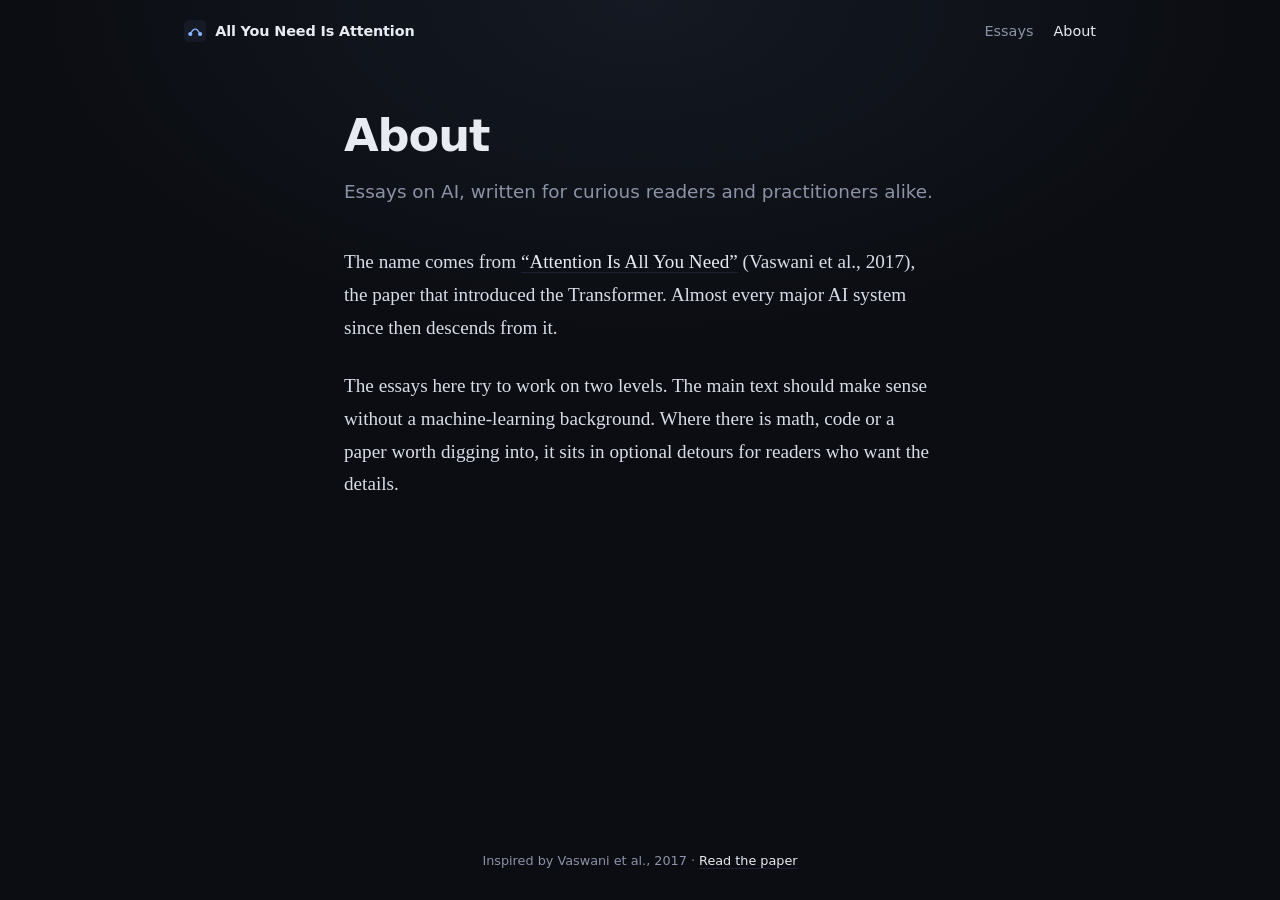
==== about/index.html @ eb0e44c5 "Turn landing page into an essays site - Move styles into shared styles.css with long-form typography" ====
<!DOCTYPE html>
<html lang="en">
<head>
<meta charset="utf-8">
<meta name="viewport" content="width=device-width, initial-scale=1">
<title>About · All You Need Is Attention</title>
<meta name="description" content="What allyouneedisattention.com is and why it exists.">
<meta property="og:title" content="About">
<meta property="og:description" content="What allyouneedisattention.com is and why it exists.">
<meta property="og:type" content="website">
<meta property="og:url" content="https://allyouneedisattention.com/about/">
<meta name="theme-color" content="#0b0d12">
<link rel="icon" href="data:image/svg+xml,<svg xmlns='http://www.w3.org/2000/svg' viewBox='0 0 32 32'><rect width='32' height='32' rx='7' fill='%230b0d12'/><circle cx='9' cy='20' r='3' fill='%238ab4ff'/><circle cx='23' cy='20' r='3' fill='%238ab4ff'/><path d='M9 20Q16 6 23 20' stroke='%238ab4ff' stroke-width='2' fill='none'/></svg>">
<link rel="stylesheet" href="/styles.css">
</head>
<body>
<header class="site-header">
  <a class="brand" href="/"><svg viewBox="0 0 32 32" aria-hidden="true"><rect width="32" height="32" rx="7" fill="#151a26"/><circle cx="9" cy="20" r="3" fill="#8ab4ff"/><circle cx="23" cy="20" r="3" fill="#8ab4ff"/><path d="M9 20Q16 6 23 20" stroke="#8ab4ff" stroke-width="2" fill="none"/></svg>All You Need Is Attention</a>
  <nav><a href="/#essays">Essays</a><a href="/about/" aria-current="page">About</a></nav>
</header>

<main>
  <article class="article">
    <header>
      <h1>About</h1>
      <p class="dek">Essays on AI, written for curious readers and practitioners alike.</p>
    </header>

    <div class="prose">
      <p>The name comes from <a href="https://arxiv.org/abs/1706.03762" target="_blank" rel="noopener">“Attention Is All You Need”</a> (Vaswani et al., 2017), the paper that introduced the Transformer. Almost every major AI system since then descends from it.</p>

      <p>The essays here try to work on two levels. The main text should make sense without a machine-learning background. Where there is math, code or a paper worth digging into, it sits in optional detours for readers who want the details.</p>

      <!-- TODO: add a short bio and a way to get in touch (email, social links). -->
    </div>
  </article>
</main>

<footer class="site-footer">
  Inspired by Vaswani et al., 2017 &middot;
  <a href="https://arxiv.org/abs/1706.03762" target="_blank" rel="noopener">Read the paper</a>
</footer>
</body>
</html>
---- styles.css ----
/* Shared styles for allyouneedisattention.com */

:root {
  --bg: #0b0d12;
  --fg: #e8ebf2;
  --muted: #8b93a7;
  --accent: #8ab4ff;
  --line: #1c2030;
  --panel: #11141c;
  --measure: 40rem;
  --sans: ui-sans-serif, system-ui, -apple-system, "Segoe UI", Roboto, sans-serif;
  --serif: "Iowan Old Style", "Palatino Linotype", Palatino, Georgia, serif;
  --mono: ui-monospace, SFMono-Regular, Menlo, Consolas, monospace;
}

* { box-sizing: border-box; }

body {
  margin: 0;
  background:
    radial-gradient(900px 500px at 50% 0%, rgba(138,180,255,.07), transparent 70%),
    var(--bg);
  color: var(--fg);
  font-family: var(--sans);
  display: flex;
  flex-direction: column;
  min-height: 100vh;
  -webkit-font-smoothing: antialiased;
}

a {
  color: var(--fg);
  text-decoration: none;
  border-bottom: 1px solid var(--line);
  transition: border-color .2s, color .2s;
}
a:hover { color: var(--accent); border-color: var(--accent); }
a:focus-visible { outline: 2px solid var(--accent); outline-offset: 2px; }

/* ---------- Site header & footer ---------- */

.site-header {
  display: flex;
  justify-content: space-between;
  align-items: center;
  gap: 1rem;
  max-width: 60rem;
  width: 100%;
  margin: 0 auto;
  padding: 1.25rem 1.5rem;
  font-size: .9rem;
}
.site-header .brand {
  border: 0;
  font-weight: 600;
  letter-spacing: -.01em;
  display: inline-flex;
  align-items: center;
  gap: .55rem;
}
.site-header .brand svg { width: 1.4rem; height: 1.4rem; }
.site-header nav { display: flex; gap: 1.25rem; }
.site-header nav a { border: 0; color: var(--muted); }
.site-header nav a:hover,
.site-header nav a[aria-current="page"] { color: var(--fg); }

main { flex: 1; width: 100%; }

.site-footer {
  padding: 2rem 1.5rem;
  text-align: center;
  font-size: .8rem;
  color: var(--muted);
}

/* ---------- Home: hero ---------- */

.hero {
  display: flex;
  flex-direction: column;
  align-items: center;
  text-align: center;
  padding: 3rem 1.5rem 1rem;
}
.eyebrow {
  font-size: .8rem;
  letter-spacing: .22em;
  text-transform: uppercase;
  color: var(--muted);
  margin: 0 0 2rem;
}
.stage { position: relative; display: inline-block; padding-bottom: 5rem; }
.hero h1 {
  margin: 0;
  font-weight: 600;
  font-size: clamp(2.2rem, 7.5vw, 5rem);
  letter-spacing: -.03em;
  line-height: 1.05;
  display: flex;
  flex-wrap: wrap;
  justify-content: center;
  gap: 0 .28em;
}
.tok {
  cursor: default;
  transition: color .25s ease;
  outline: none;
  border-radius: .15em;
}
.tok.active { color: var(--accent); }
.tok:focus-visible { box-shadow: 0 0 0 2px var(--accent); }
svg.arcs {
  position: absolute; left: 0; top: 0;
  width: 100%; height: 100%;
  pointer-events: none;
  overflow: visible;
}
svg.arcs path {
  fill: none;
  stroke: var(--accent);
  stroke-linecap: round;
  transition: opacity .35s ease;
}
.hero .sub {
  max-width: 34rem;
  margin: 1rem auto 0;
  color: var(--muted);
  font-size: 1.1rem;
  line-height: 1.6;
}

/* ---------- Home: essay list ---------- */

.essays {
  max-width: var(--measure);
  margin: 3rem auto 0;
  padding: 0 1.5rem;
}
.section-label {
  font-size: .75rem;
  letter-spacing: .2em;
  text-transform: uppercase;
  color: var(--muted);
  margin: 0 0 1rem;
  padding-bottom: .75rem;
  border-bottom: 1px solid var(--line);
}
.essay-list { list-style: none; margin: 0; padding: 0; }
.essay-list li { border-bottom: 1px solid var(--line); }
.essay-list a {
  display: block;
  border: 0;
  padding: 1.25rem 0;
}
.essay-list h3 {
  margin: 0 0 .35rem;
  font-size: 1.25rem;
  font-weight: 600;
  letter-spacing: -.01em;
  transition: color .2s;
}
.essay-list a:hover h3 { color: var(--accent); }
.essay-list p { margin: 0; color: var(--muted); line-height: 1.55; }
.meta { font-size: .8rem; color: var(--muted); margin-top: .5rem; }

/* ---------- Article (essays & pages) ---------- */

.article {
  max-width: var(--measure);
  margin: 0 auto;
  padding: 3rem 1.5rem 2rem;
}
.article header { margin-bottom: 2.5rem; }
.article h1 {
  font-size: clamp(2rem, 5vw, 2.8rem);
  line-height: 1.15;
  letter-spacing: -.025em;
  font-weight: 600;
  margin: 0 0 1rem;
}
.article .dek {
  font-size: 1.15rem;
  color: var(--muted);
  line-height: 1.55;
  margin: 0;
}
.article header .meta { margin-top: 1.25rem; }

.prose {
  font-family: var(--serif);
  font-size: 1.2rem;
  line-height: 1.7;
  color: #d9dde7;
}
.prose p { margin: 0 0 1.35em; }
.prose h2, .prose h3 {
  font-family: var(--sans);
  color: var(--fg);
  letter-spacing: -.015em;
  line-height: 1.25;
}
.prose h2 { font-size: 1.5rem; margin: 2.5em 0 .75em; }
.prose h3 { font-size: 1.2rem; margin: 2em 0 .6em; }
.prose blockquote {
  margin: 1.75em 0;
  padding-left: 1.25em;
  border-left: 2px solid var(--accent);
  color: var(--muted);
  font-style: italic;
}
.prose ul, .prose ol { padding-left: 1.3em; margin: 0 0 1.35em; }
.prose li { margin-bottom: .4em; }
.prose code {
  font-family: var(--mono);
  font-size: .85em;
  background: var(--panel);
  border: 1px solid var(--line);
  border-radius: 4px;
  padding: .1em .35em;
}
.prose pre {
  font-family: var(--mono);
  font-size: .85rem;
  line-height: 1.55;
  background: var(--panel);
  border: 1px solid var(--line);
  border-radius: 8px;
  padding: 1rem 1.25rem;
  overflow-x: auto;
}
.prose pre code { background: none; border: 0; padding: 0; font-size: inherit; }
.prose hr { border: 0; border-top: 1px solid var(--line); margin: 3em 0; }
.prose sup a { border: 0; color: var(--accent); font-family: var(--sans); font-size: .75em; }

.footnotes {
  margin-top: 3rem;
  padding-top: 1.5rem;
  border-top: 1px solid var(--line);
  font-family: var(--sans);
  font-size: .9rem;
  line-height: 1.6;
  color: var(--muted);
}
.footnotes ol { padding-left: 1.3em; }
.footnotes li { margin-bottom: .6em; }

.back { display: inline-block; margin-top: 2rem; font-size: .9rem; }

@media (prefers-reduced-motion: reduce) {
  * { transition: none !important; animation: none !important; }
}
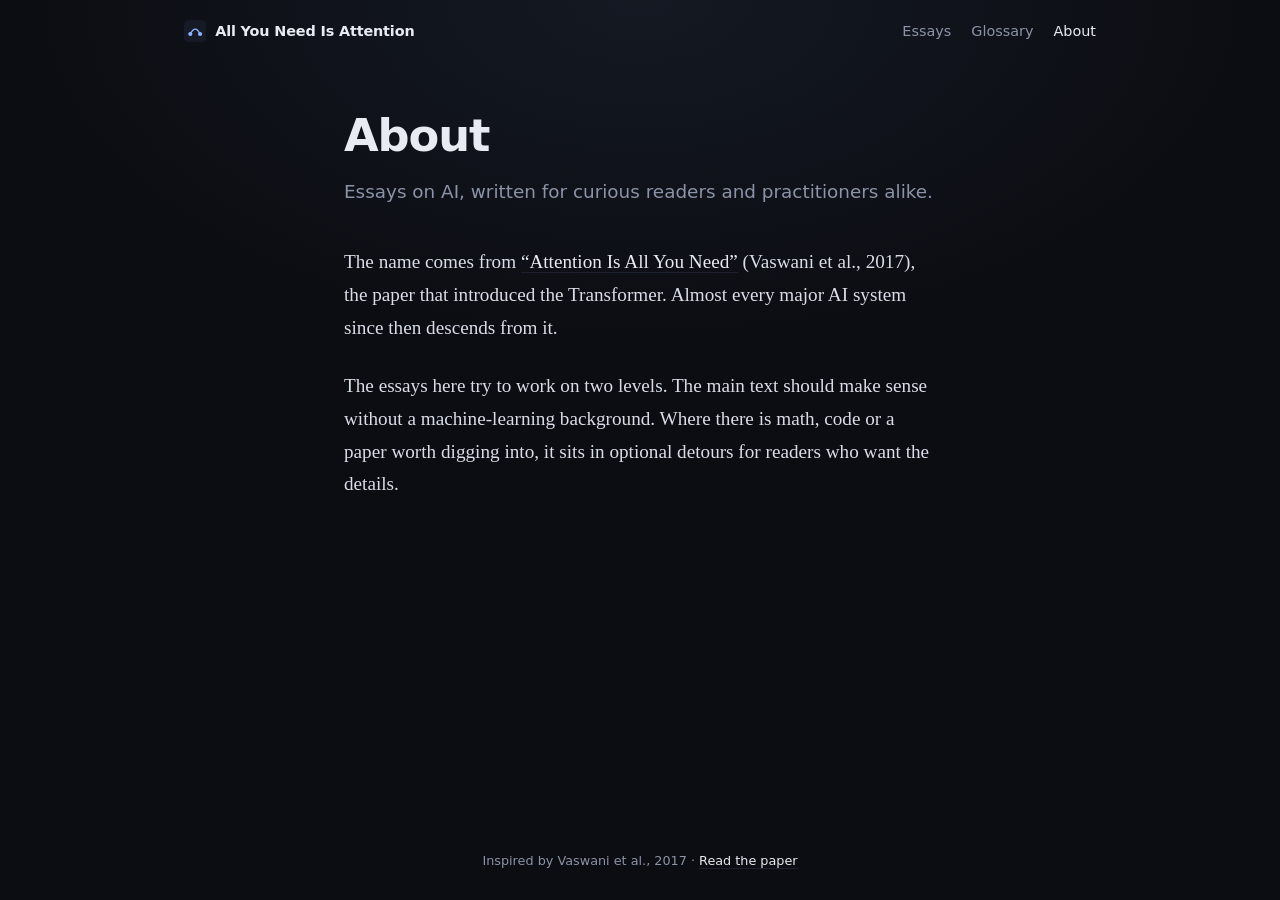
==== commit b2dee19f: "Add glossary, "Go deeper" boxes and interactive arcs figure - glossary.js: shared definitions, hover" ====
--- a/about/index.html
+++ b/about/index.html
@@ -15,8 +15,8 @@
 </head>
 <body>
 <header class="site-header">
-  <a class="brand" href="/"><svg viewBox="0 0 32 32" aria-hidden="true"><rect width="32" height="32" rx="7" fill="#151a26"/><circle cx="9" cy="20" r="3" fill="#8ab4ff"/><circle cx="23" cy="20" r="3" fill="#8ab4ff"/><path d="M9 20Q16 6 23 20" stroke="#8ab4ff" stroke-width="2" fill="none"/></svg>All You Need Is Attention</a>
-  <nav><a href="/#essays">Essays</a><a href="/about/" aria-current="page">About</a></nav>
+  <a class="brand" href="/" aria-label="All You Need Is Attention, home"><svg viewBox="0 0 32 32" aria-hidden="true"><rect width="32" height="32" rx="7" fill="#151a26"/><circle cx="9" cy="20" r="3" fill="#8ab4ff"/><circle cx="23" cy="20" r="3" fill="#8ab4ff"/><path d="M9 20Q16 6 23 20" stroke="#8ab4ff" stroke-width="2" fill="none"/></svg><span class="brand-name">All You Need Is Attention</span></a>
+  <nav><a href="/#essays">Essays</a><a href="/glossary/">Glossary</a><a href="/about/" aria-current="page">About</a></nav>
 </header>
 
 <main>
--- a/styles.css
+++ b/styles.css
@@ -249,3 +249,141 @@
 @media (prefers-reduced-motion: reduce) {
   * { transition: none !important; animation: none !important; }
 }
+
+/* ---------- Go deeper boxes ---------- */
+/* <details class="deeper"><summary>Go deeper: …</summary> … </details> */
+
+.deeper {
+  margin: 1.75em 0;
+  border: 1px solid var(--line);
+  border-left: 2px solid var(--accent);
+  border-radius: 6px;
+  background: var(--panel);
+  font-size: 1.05rem;
+}
+.deeper > summary {
+  cursor: pointer;
+  list-style: none;
+  padding: .8rem 1.1rem;
+  font-family: var(--sans);
+  font-size: .95rem;
+  font-weight: 600;
+  color: var(--fg);
+  display: flex;
+  align-items: center;
+  gap: .6rem;
+}
+.deeper > summary::-webkit-details-marker { display: none; }
+.deeper > summary::before {
+  content: "+";
+  display: inline-grid;
+  place-items: center;
+  width: 1.2rem; height: 1.2rem;
+  border: 1px solid var(--accent);
+  border-radius: 50%;
+  color: var(--accent);
+  font-size: .9rem;
+  line-height: 1;
+  flex: none;
+}
+.deeper[open] > summary::before { content: "−"; }
+.deeper > summary:hover { color: var(--accent); }
+.deeper > summary:focus-visible { outline: 2px solid var(--accent); outline-offset: 2px; border-radius: 6px; }
+.deeper > :not(summary) { margin-left: 1.1rem; margin-right: 1.1rem; }
+.deeper > :last-child { margin-bottom: 1.1rem; }
+.deeper .math {
+  font-family: var(--serif);
+  font-size: 1.15em;
+  text-align: center;
+  margin: 1em 1.1rem;
+  white-space: nowrap;
+  overflow-x: auto;
+}
+
+/* ---------- Glossary terms ---------- */
+/* <span class="term" data-term="token">tokens</span> */
+
+.term {
+  text-decoration: underline dotted var(--muted);
+  text-underline-offset: .2em;
+  cursor: help;
+}
+.term:hover, .term:focus-visible, .term.is-open {
+  text-decoration-color: var(--accent);
+  outline: none;
+}
+.term-tip {
+  position: absolute;
+  z-index: 10;
+  max-width: min(20rem, calc(100vw - 2rem));
+  padding: .75rem .9rem;
+  background: #161a25;
+  border: 1px solid #2a3046;
+  border-radius: 8px;
+  box-shadow: 0 8px 30px rgba(0,0,0,.45);
+  font-family: var(--sans);
+  font-size: .88rem;
+  line-height: 1.5;
+  color: var(--fg);
+  font-style: normal;
+}
+.term-tip strong { display: block; margin-bottom: .2rem; color: var(--accent); font-weight: 600; }
+.term-tip a { font-size: .8rem; color: var(--muted); }
+.term-tip[hidden] { display: none; }
+
+.glossary-list { margin: 0; }
+.glossary-list dt {
+  font-family: var(--sans);
+  font-weight: 600;
+  color: var(--fg);
+  margin-top: 1.6em;
+  scroll-margin-top: 1rem;
+}
+.glossary-list dt:target { color: var(--accent); }
+.glossary-list dd { margin: .3em 0 0; }
+
+/* ---------- Figures ---------- */
+
+.fig {
+  margin: 2.25em 0;
+  padding: 1.5rem 1rem 1rem;
+  border: 1px solid var(--line);
+  border-radius: 10px;
+  background: rgba(17,20,28,.6);
+}
+.fig figcaption {
+  font-family: var(--sans);
+  font-size: .85rem;
+  line-height: 1.5;
+  color: var(--muted);
+  margin-top: .5rem;
+  text-align: center;
+}
+.arcs-scroll { overflow-x: auto; text-align: center; }
+.arcs-stage {
+  position: relative;
+  display: inline-flex;
+  gap: .55em;
+  padding: .25rem .5rem 6.5rem;
+  font-family: var(--sans);
+  font-size: 1.15rem;
+  font-weight: 500;
+  white-space: nowrap;
+}
+.arcs-stage .tok {
+  font: inherit;
+  color: inherit;
+  background: none;
+  border: 0;
+  padding: .1em .15em;
+  cursor: pointer;
+}
+.arcs-stage .tok:hover { color: var(--accent); }
+@media (max-width: 560px) {
+  .fig { padding-left: .25rem; padding-right: .25rem; }
+  .arcs-stage { font-size: .92rem; gap: .3em; padding-left: .25rem; padding-right: .25rem; }
+  .arcs-stage .tok { padding: .1em .1em; }
+}
+@media (max-width: 480px) {
+  .site-header .brand-name { display: none; }
+}
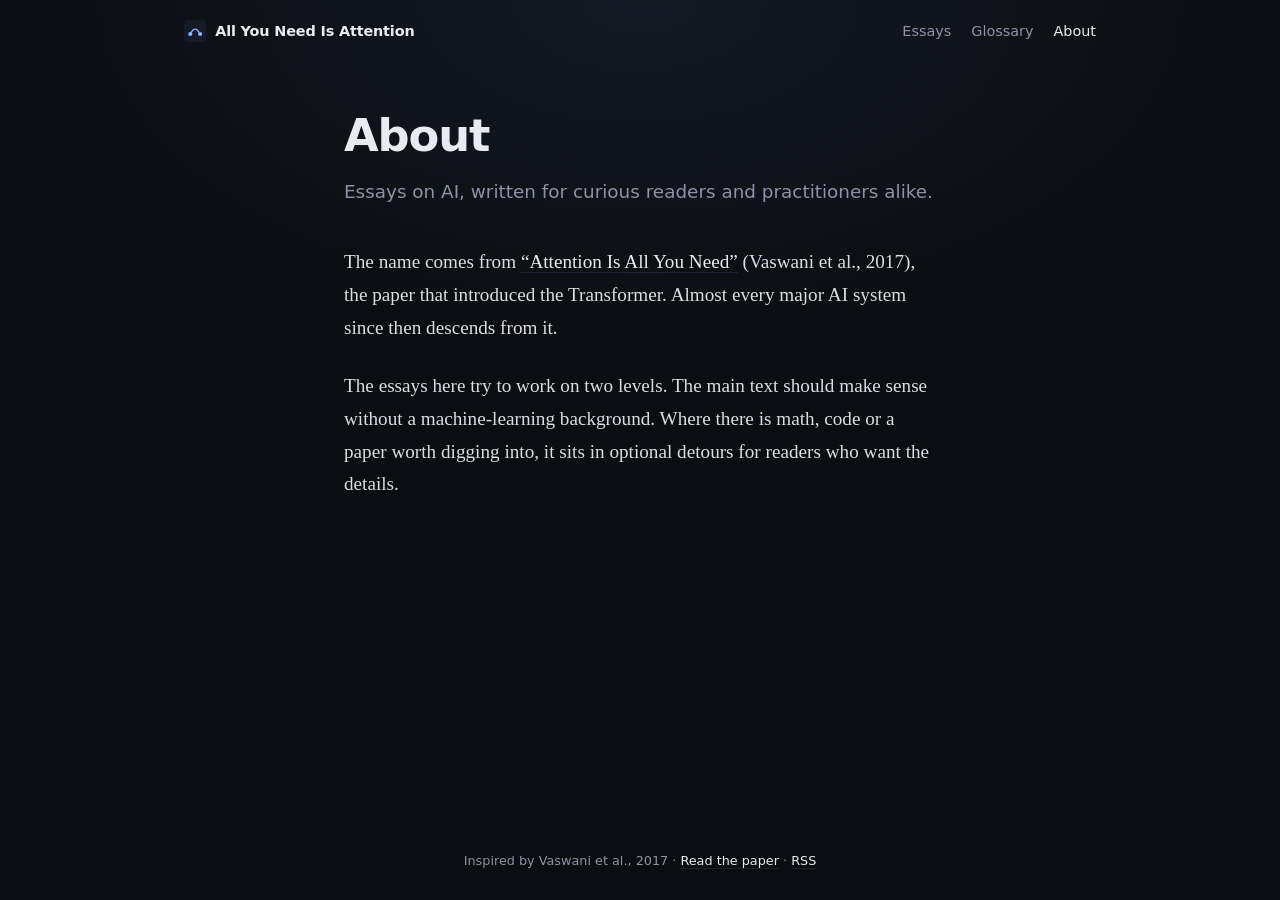
==== commit b9a88e68: "Add RSS feed, share cards, 404 page and sitemap - feed.xml (RSS 2.0) with autodiscovery links and fo" ====
--- a/about/index.html
+++ b/about/index.html
@@ -9,9 +9,17 @@
 <meta property="og:description" content="What allyouneedisattention.com is and why it exists.">
 <meta property="og:type" content="website">
 <meta property="og:url" content="https://allyouneedisattention.com/about/">
+<meta property="og:site_name" content="All You Need Is Attention">
+<meta property="og:image" content="https://allyouneedisattention.com/og-image.png">
+<meta property="og:image:width" content="1200">
+<meta property="og:image:height" content="630">
+<meta property="og:image:alt" content="All you need is attention, with curved attention lines linking the words.">
+<meta name="twitter:card" content="summary_large_image">
+<link rel="canonical" href="https://allyouneedisattention.com/about/">
 <meta name="theme-color" content="#0b0d12">
 <link rel="icon" href="data:image/svg+xml,<svg xmlns='http://www.w3.org/2000/svg' viewBox='0 0 32 32'><rect width='32' height='32' rx='7' fill='%230b0d12'/><circle cx='9' cy='20' r='3' fill='%238ab4ff'/><circle cx='23' cy='20' r='3' fill='%238ab4ff'/><path d='M9 20Q16 6 23 20' stroke='%238ab4ff' stroke-width='2' fill='none'/></svg>">
 <link rel="stylesheet" href="/styles.css">
+<link rel="alternate" type="application/rss+xml" title="All You Need Is Attention" href="/feed.xml">
 </head>
 <body>
 <header class="site-header">
@@ -38,7 +46,8 @@
 
 <footer class="site-footer">
   Inspired by Vaswani et al., 2017 &middot;
-  <a href="https://arxiv.org/abs/1706.03762" target="_blank" rel="noopener">Read the paper</a>
+  <a href="https://arxiv.org/abs/1706.03762" target="_blank" rel="noopener">Read the paper</a> &middot;
+  <a href="/feed.xml">RSS</a>
 </footer>
 </body>
 </html>
--- a/styles.css
+++ b/styles.css
@@ -93,11 +93,14 @@
 .hero h1 {
   margin: 0;
   font-weight: 600;
-  font-size: clamp(2.2rem, 7.5vw, 5rem);
+  /* Kept on one line so the arcs never cross a line break. The title is
+     ~10.6em wide, so size it to fit the viewport minus the hero padding. */
+  font-size: clamp(1.4rem, calc((100vw - 3rem) / 11), 5rem);
   letter-spacing: -.03em;
   line-height: 1.05;
   display: flex;
-  flex-wrap: wrap;
+  flex-wrap: nowrap;
+  white-space: nowrap;
   justify-content: center;
   gap: 0 .28em;
 }
@@ -387,3 +390,8 @@
 @media (max-width: 480px) {
   .site-header .brand-name { display: none; }
 }
+
+/* ---------- 404 ---------- */
+.notfound { padding-top: 6rem; text-align: center; }
+.notfound .eyebrow { margin-bottom: 1rem; }
+.notfound .dek a { color: var(--fg); }
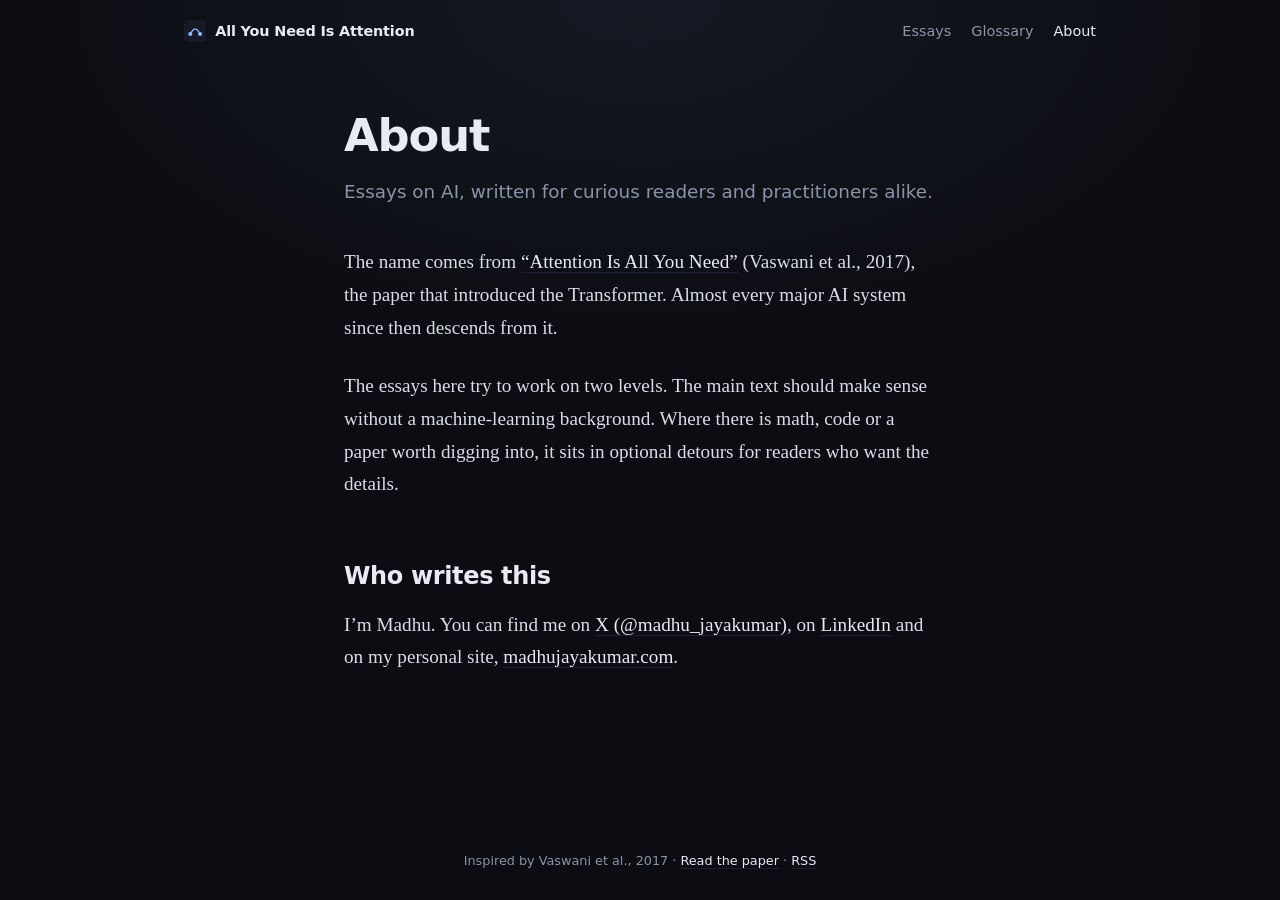
==== commit 000fe9b5: "Add author name and profile links to About page Co-Authored-By: Claude Opus 5.5 <noreply@anthropic.c" ====
--- a/about/index.html
+++ b/about/index.html
@@ -39,7 +39,9 @@
 
       <p>The essays here try to work on two levels. The main text should make sense without a machine-learning background. Where there is math, code or a paper worth digging into, it sits in optional detours for readers who want the details.</p>
 
-      <!-- TODO: add a short bio and a way to get in touch (email, social links). -->
+      <h2>Who writes this</h2>
+
+      <p>I’m Madhu. You can find me on <a href="https://x.com/madhu_jayakumar" target="_blank" rel="me noopener">X (@madhu_jayakumar)</a>, on <a href="https://www.linkedin.com/in/madhu-jayakumar/" target="_blank" rel="me noopener">LinkedIn</a> and on my personal site, <a href="https://madhujayakumar.com/" target="_blank" rel="me noopener">madhujayakumar.com</a>.</p>
     </div>
   </article>
 </main>
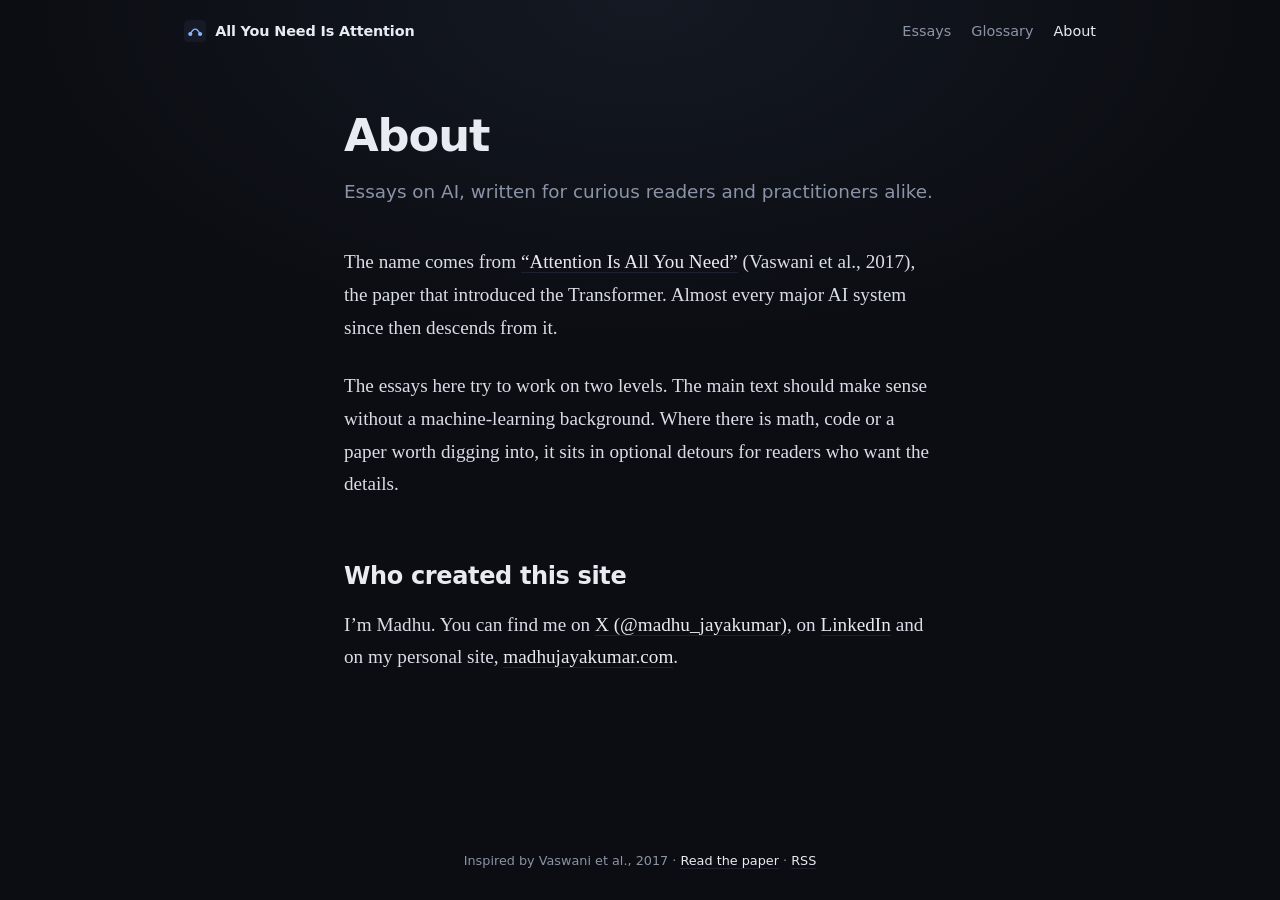
==== commit 363521a2: "Reword About heading and description Co-Authored-By: Claude Opus 5.5 <noreply@anthropic.com>" ====
--- a/about/index.html
+++ b/about/index.html
@@ -3,10 +3,10 @@
 <head>
 <meta charset="utf-8">
 <meta name="viewport" content="width=device-width, initial-scale=1">
-<title>About · All You Need Is Attention</title>
-<meta name="description" content="What allyouneedisattention.com is and why it exists.">
+<title>About All You Need Is Attention</title>
+<meta name="description" content="About All You Need Is Attention, a collection of illustrated essays on how AI language models work, for curious readers and practitioners.">
 <meta property="og:title" content="About">
-<meta property="og:description" content="What allyouneedisattention.com is and why it exists.">
+<meta property="og:description" content="About All You Need Is Attention, a collection of illustrated essays on how AI language models work, for curious readers and practitioners.">
 <meta property="og:type" content="website">
 <meta property="og:url" content="https://allyouneedisattention.com/about/">
 <meta property="og:site_name" content="All You Need Is Attention">
@@ -20,6 +20,22 @@
 <link rel="icon" href="data:image/svg+xml,<svg xmlns='http://www.w3.org/2000/svg' viewBox='0 0 32 32'><rect width='32' height='32' rx='7' fill='%230b0d12'/><circle cx='9' cy='20' r='3' fill='%238ab4ff'/><circle cx='23' cy='20' r='3' fill='%238ab4ff'/><path d='M9 20Q16 6 23 20' stroke='%238ab4ff' stroke-width='2' fill='none'/></svg>">
 <link rel="stylesheet" href="/styles.css">
 <link rel="alternate" type="application/rss+xml" title="All You Need Is Attention" href="/feed.xml">
+<script type="application/ld+json">
+{
+ "@context": "https://schema.org",
+ "@type": "ProfilePage",
+ "mainEntity": {
+  "@type": "Person",
+  "name": "Madhu",
+  "url": "https://allyouneedisattention.com/about/",
+  "sameAs": [
+   "https://x.com/madhu_jayakumar",
+   "https://www.linkedin.com/in/madhu-jayakumar/",
+   "https://madhujayakumar.com/"
+  ]
+ }
+}
+</script>
 </head>
 <body>
 <header class="site-header">
@@ -39,7 +55,7 @@
 
       <p>The essays here try to work on two levels. The main text should make sense without a machine-learning background. Where there is math, code or a paper worth digging into, it sits in optional detours for readers who want the details.</p>
 
-      <h2>Who writes this</h2>
+      <h2>Who created this site</h2>
 
       <p>I’m Madhu. You can find me on <a href="https://x.com/madhu_jayakumar" target="_blank" rel="me noopener">X (@madhu_jayakumar)</a>, on <a href="https://www.linkedin.com/in/madhu-jayakumar/" target="_blank" rel="me noopener">LinkedIn</a> and on my personal site, <a href="https://madhujayakumar.com/" target="_blank" rel="me noopener">madhujayakumar.com</a>.</p>
     </div>
--- a/styles.css
+++ b/styles.css
@@ -395,3 +395,188 @@
 .notfound { padding-top: 6rem; text-align: center; }
 .notfound .eyebrow { margin-bottom: 1rem; }
 .notfound .dek a { color: var(--fg); }
+@media (max-width: 400px) {
+  .arcs-stage { font-size: .8rem; gap: .22em; }
+}
+
+/* ---------- BPE explorer figure ---------- */
+
+.bpe { font-family: var(--sans); font-size: .95rem; text-align: left; }
+.bpe-label { display: block; font-size: .8rem; color: var(--muted); margin: 0 0 .4rem; }
+.bpe-label output { color: var(--fg); }
+.bpe-input {
+  width: 100%;
+  resize: vertical;
+  background: var(--bg);
+  color: var(--fg);
+  border: 1px solid #2a3046;
+  border-radius: 6px;
+  padding: .6rem .75rem;
+  font: inherit;
+  font-size: 1rem;
+}
+.bpe-input:focus { outline: 2px solid var(--accent); outline-offset: 1px; }
+.bpe-examples { display: flex; flex-wrap: wrap; gap: .4rem; margin: .6rem 0 1rem; }
+.bpe-examples button {
+  font: inherit; font-size: .8rem;
+  color: var(--muted);
+  background: none;
+  border: 1px solid var(--line);
+  border-radius: 999px;
+  padding: .2rem .7rem;
+  cursor: pointer;
+}
+.bpe-examples button:hover { color: var(--fg); border-color: var(--accent); }
+.bpe-out {
+  display: flex; flex-wrap: wrap; gap: .3rem;
+  min-height: 2.4rem;
+  padding: .6rem;
+  background: var(--bg);
+  border-radius: 6px;
+}
+.bpe-tok {
+  display: inline-block;
+  font-family: var(--mono);
+  font-size: .9rem;
+  white-space: pre;
+  padding: .1rem .35rem;
+  border-radius: 4px;
+  border: 1px solid;
+}
+.bpe-tok.c0 { background: rgba(138,180,255,.14); border-color: rgba(138,180,255,.45); }
+.bpe-tok.c1 { background: rgba(120,220,180,.12); border-color: rgba(120,220,180,.4); }
+.bpe-tok.c2 { background: rgba(255,190,110,.12); border-color: rgba(255,190,110,.4); }
+.bpe-tok.c3 { background: rgba(240,140,190,.12); border-color: rgba(240,140,190,.4); }
+.bpe-tok.c4 { background: rgba(180,150,255,.13); border-color: rgba(180,150,255,.42); }
+.bpe-ws { color: var(--muted); }
+.bpe-stats { font-size: .8rem; color: var(--muted); margin: .5rem 0 1.25rem; }
+.bpe-slider { width: 100%; accent-color: var(--accent); }
+.bpe-merges { margin-top: .75rem; font-size: .85rem; color: var(--muted); }
+.bpe-merges-head { font-size: .75rem; letter-spacing: .08em; text-transform: uppercase; margin-bottom: .4rem; }
+.bpe-merge { display: flex; align-items: center; gap: .35rem; margin: .25rem 0; flex-wrap: wrap; }
+.bpe-num { min-width: 2.5rem; font-variant-numeric: tabular-nums; }
+@media (max-width: 340px) {
+  .arcs-stage { font-size: .7rem; gap: .12em; }
+}
+
+/* ---------- Attention steps figure ---------- */
+
+.steps { font-family: var(--sans); font-size: .9rem; text-align: left; padding: 0 .5rem; }
+.steps-label { font-size: .8rem; color: var(--muted); margin: 0 0 .4rem; }
+.steps-words, .steps-stages { display: flex; flex-wrap: wrap; gap: .35rem; margin-bottom: 1rem; }
+.steps-words button, .steps-stages button {
+  font: inherit;
+  color: var(--fg);
+  background: none;
+  border: 1px solid #2a3046;
+  border-radius: 6px;
+  padding: .25rem .6rem;
+  cursor: pointer;
+}
+.steps-words button:hover, .steps-stages button:hover { border-color: var(--accent); }
+.steps-words button[aria-pressed="true"], .steps-stages button[aria-pressed="true"] {
+  background: rgba(138,180,255,.16);
+  border-color: var(--accent);
+  color: var(--accent);
+}
+.steps button:focus-visible { outline: 2px solid var(--accent); outline-offset: 2px; }
+.prose .steps-note { font-size: .85rem; line-height: 1.5; color: var(--muted); margin: 0 0 .9rem; min-height: 3em; }
+.steps-row { display: grid; grid-template-columns: 4.2rem 1fr 3.6rem; align-items: center; gap: .6rem; padding: .12rem 0; }
+.steps-word { text-align: right; }
+.steps-row.is-self .steps-word { color: var(--accent); }
+.steps-track { height: .7rem; background: var(--bg); border-radius: 3px; overflow: hidden; }
+.steps-bar { display: block; height: 100%; background: var(--accent); border-radius: 3px; transition: width .3s ease; }
+.steps-num { font-variant-numeric: tabular-nums; color: var(--muted); font-size: .8rem; text-align: right; }
+.steps-row.is-masked { opacity: .4; }
+
+/* ---------- Previous/next links ---------- */
+
+.essay-nav { display: flex; gap: 1rem; margin-top: 3rem; padding-top: 1.5rem; border-top: 1px solid var(--line); }
+.essay-nav a { border: 0; flex: 1; min-width: 0; font-weight: 600; line-height: 1.35; }
+.essay-nav a span { display: block; font-size: .8rem; font-weight: 400; color: var(--muted); margin-bottom: .25rem; }
+.essay-nav .next { text-align: right; }
+
+/* ---------- Scale chart figure ---------- */
+
+.visually-hidden { position: absolute; width: 1px; height: 1px; overflow: hidden; clip-path: inset(50%); white-space: nowrap; }
+.scale { font-family: var(--sans); font-size: .85rem; text-align: left; padding: 0 .25rem; }
+.scale-controls { display: flex; flex-wrap: wrap; gap: .35rem; margin-bottom: .9rem; }
+.scale-controls button {
+  font: inherit;
+  color: var(--fg);
+  background: none;
+  border: 1px solid #2a3046;
+  border-radius: 6px;
+  padding: .25rem .7rem;
+  cursor: pointer;
+}
+.scale-controls button:hover { border-color: var(--accent); }
+.scale-controls button[aria-pressed="true"] { background: rgba(138,180,255,.16); border-color: var(--accent); color: var(--accent); }
+.scale-controls button:focus-visible, .scale-plot:focus-visible { outline: 2px solid var(--accent); outline-offset: 2px; }
+.scale-legend { display: flex; flex-wrap: wrap; gap: .3rem 1.1rem; margin-bottom: .5rem; color: var(--fg); }
+.scale-key { display: inline-flex; align-items: center; gap: .45rem; }
+.scale-key i, .scale-tip-row i { display: inline-block; width: 16px; height: 3px; border-radius: 2px; flex: none; }
+.scale-plot { position: relative; touch-action: pan-y; border-radius: 4px; }
+.scale-plot svg { display: block; }
+.scale-plot text { fill: var(--muted); font-size: 12px; }
+.scale-grid { stroke: var(--line); stroke-width: 1; }
+.scale-cross { stroke: var(--muted); stroke-width: 1; }
+.scale-line { fill: none; stroke-width: 2; stroke-linejoin: round; stroke-linecap: round; }
+.scale-dot { stroke: #0e1118; stroke-width: 2; }
+.scale-tip {
+  position: absolute; top: 8px;
+  pointer-events: none;
+  background: #161a25;
+  border: 1px solid #2a3046;
+  border-radius: 8px;
+  padding: .5rem .65rem;
+  font-size: .8rem;
+  line-height: 1.5;
+  white-space: nowrap;
+}
+.scale-tip[hidden] { display: none; }
+.scale-tip-head { color: var(--muted); margin-bottom: .15rem; }
+.scale-tip-row { display: flex; align-items: center; gap: .45rem; color: var(--muted); }
+.scale-tip-row strong { color: var(--fg); min-width: 3.2rem; font-variant-numeric: tabular-nums; }
+.scale-table { margin-top: .5rem; color: var(--muted); }
+.scale-table summary { cursor: pointer; font-size: .8rem; }
+.scale-table-scroll { overflow-x: auto; }
+.scale-table table { border-collapse: collapse; width: 100%; margin-top: .5rem; font-size: .8rem; }
+.scale-table th, .scale-table td { padding: .25rem .5rem; text-align: right; border-bottom: 1px solid var(--line); font-variant-numeric: tabular-nums; font-weight: 400; }
+.scale-table th:first-child { text-align: left; }
+.scale-table td { color: var(--fg); }
+
+/* ---------- Reward lab figure ---------- */
+
+.lab { font-family: var(--sans); font-size: .92rem; line-height: 1.5; text-align: left; padding: 0 .5rem; }
+.lab > div:focus { outline: none; }
+.lab-step { font-size: .75rem; letter-spacing: .08em; text-transform: uppercase; color: var(--muted); }
+.lab-gap { margin-top: 1.5rem; }
+.prose .lab-q { font-weight: 600; color: var(--fg); margin: .35rem 0 .8rem; }
+.prose .lab-hint, .prose .lab-note { font-size: .85rem; color: var(--muted); margin: .7rem 0; }
+.lab-pair { display: grid; grid-template-columns: 1fr 1fr; gap: .6rem; }
+.lab-answer, .lab-again {
+  font: inherit; color: var(--fg); text-align: left;
+  background: var(--bg); border: 1px solid #2a3046; border-radius: 8px;
+  padding: .7rem .85rem; cursor: pointer;
+}
+.lab-answer { min-height: 7.5rem; display: flex; align-items: flex-start; }
+.lab-again { padding: .3rem .8rem; background: none; }
+.lab-answer:hover, .lab-again:hover { border-color: var(--accent); }
+.lab button:focus-visible { outline: 2px solid var(--accent); outline-offset: 2px; }
+.lab-weight { display: grid; grid-template-columns: 9rem 1fr 3.2rem; align-items: center; gap: .6rem; padding: .15rem 0; }
+.lab-track { position: relative; height: .7rem; background: linear-gradient(var(--muted), var(--muted)) 50% / 1px 100% no-repeat, var(--bg); border-radius: 3px; }
+.lab-bar { position: absolute; top: 0; height: 100%; }
+.lab-bar.is-pos { background: #3987e5; border-radius: 0 3px 3px 0; }
+.lab-bar.is-neg { background: #d95926; border-radius: 3px 0 0 3px; }
+.lab-num { text-align: right; font-size: .8rem; color: var(--muted); font-variant-numeric: tabular-nums; }
+.prose .lab-ranked { padding-left: 1.4rem; margin: 0; }
+.prose .lab-ranked li { margin-bottom: .7rem; }
+.lab-tags { display: flex; gap: 1rem; font-size: .8rem; color: var(--muted); }
+.lab-tags .is-right, .lab-tags .is-wrong { color: var(--fg); }
+@media (max-width: 560px) {
+  .lab { padding: 0 .4rem; }
+  .lab-pair { grid-template-columns: 1fr; }
+  .lab-answer { min-height: 0; }
+  .lab-weight { grid-template-columns: 7rem 1fr 2.8rem; gap: .4rem; }
+}
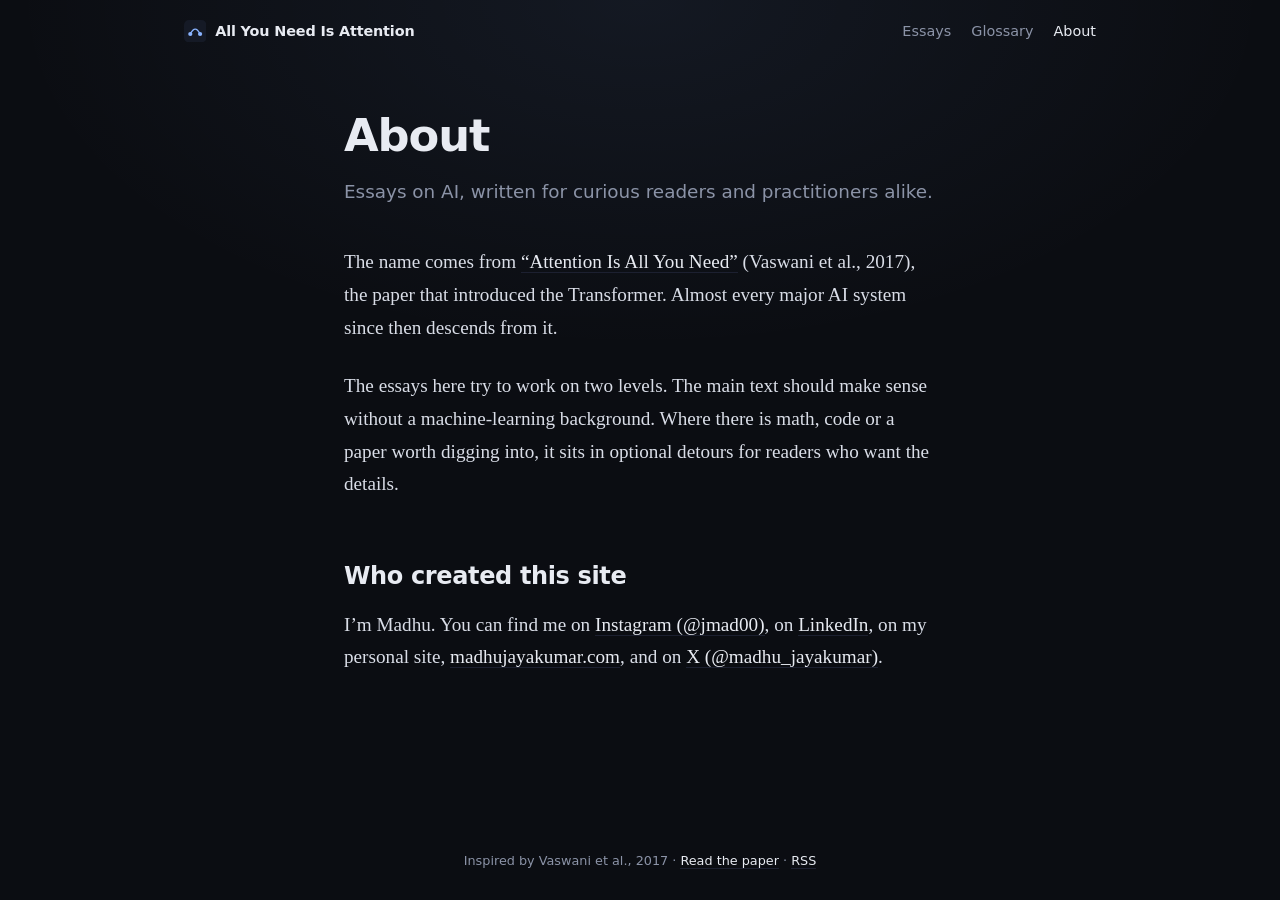
==== commit 34b62421: "Add Instagram to About page and author profiles Co-Authored-By: Claude Opus 5.5 <noreply@anthropic.c" ====
--- a/about/index.html
+++ b/about/index.html
@@ -31,7 +31,8 @@
   "sameAs": [
    "https://x.com/madhu_jayakumar",
    "https://www.linkedin.com/in/madhu-jayakumar/",
-   "https://madhujayakumar.com/"
+   "https://madhujayakumar.com/",
+   "https://www.instagram.com/jmad00/"
   ]
  }
 }
@@ -57,7 +58,7 @@
 
       <h2>Who created this site</h2>
 
-      <p>I’m Madhu. You can find me on <a href="https://x.com/madhu_jayakumar" target="_blank" rel="me noopener">X (@madhu_jayakumar)</a>, on <a href="https://www.linkedin.com/in/madhu-jayakumar/" target="_blank" rel="me noopener">LinkedIn</a> and on my personal site, <a href="https://madhujayakumar.com/" target="_blank" rel="me noopener">madhujayakumar.com</a>.</p>
+      <p>I’m Madhu. You can find me on <a href="https://www.instagram.com/jmad00/" target="_blank" rel="me noopener">Instagram (@jmad00)</a>, on <a href="https://www.linkedin.com/in/madhu-jayakumar/" target="_blank" rel="me noopener">LinkedIn</a>, on my personal site, <a href="https://madhujayakumar.com/" target="_blank" rel="me noopener">madhujayakumar.com</a>, and on <a href="https://x.com/madhu_jayakumar" target="_blank" rel="me noopener">X (@madhu_jayakumar)</a>.</p>
     </div>
   </article>
 </main>
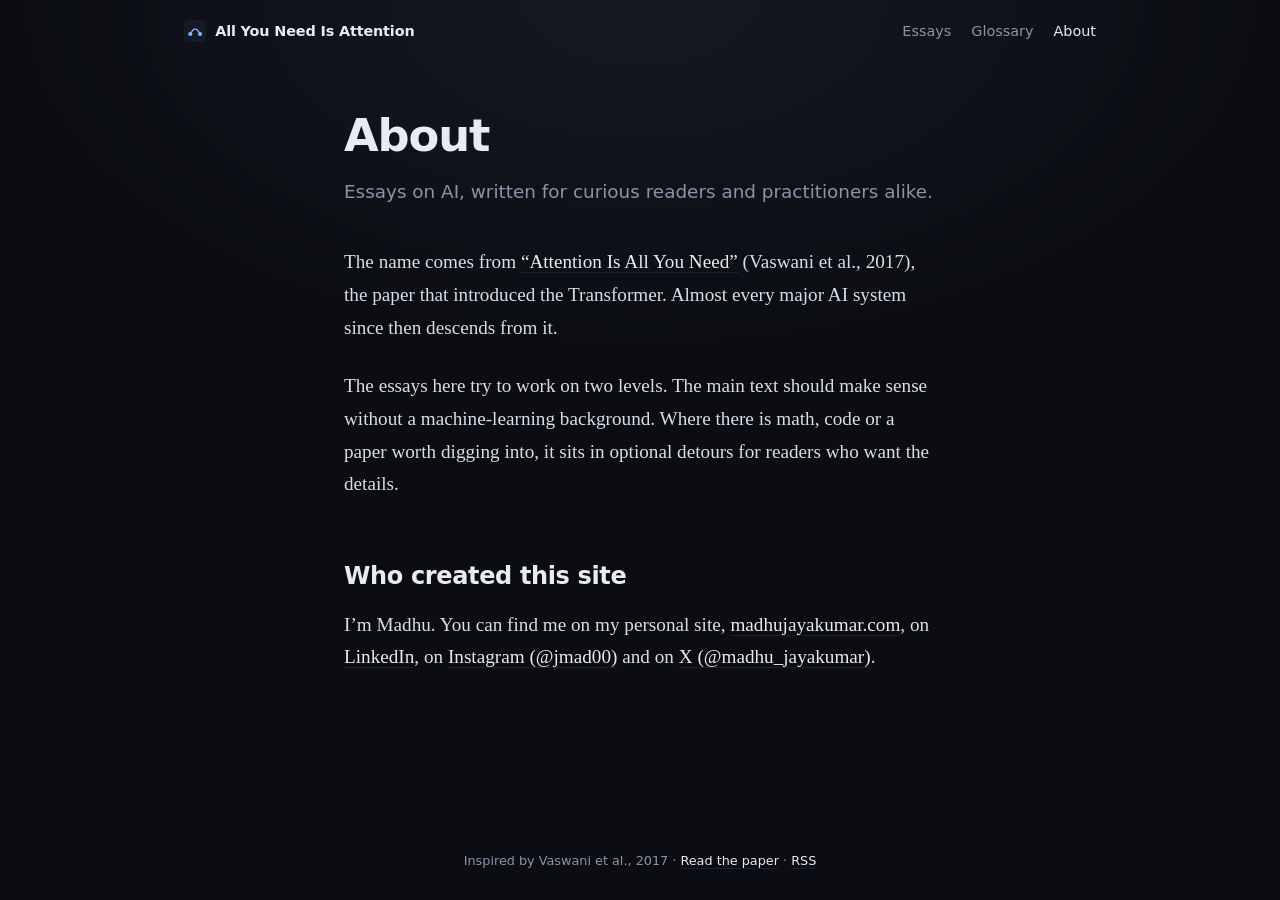
==== commit 75c07956: "Reorder profile links on About page Co-Authored-By: Claude Opus 5.5 <noreply@anthropic.com>" ====
--- a/about/index.html
+++ b/about/index.html
@@ -58,7 +58,7 @@
 
       <h2>Who created this site</h2>
 
-      <p>I’m Madhu. You can find me on <a href="https://www.instagram.com/jmad00/" target="_blank" rel="me noopener">Instagram (@jmad00)</a>, on <a href="https://www.linkedin.com/in/madhu-jayakumar/" target="_blank" rel="me noopener">LinkedIn</a>, on my personal site, <a href="https://madhujayakumar.com/" target="_blank" rel="me noopener">madhujayakumar.com</a>, and on <a href="https://x.com/madhu_jayakumar" target="_blank" rel="me noopener">X (@madhu_jayakumar)</a>.</p>
+      <p>I’m Madhu. You can find me on my personal site, <a href="https://madhujayakumar.com/" target="_blank" rel="me noopener">madhujayakumar.com</a>, on <a href="https://www.linkedin.com/in/madhu-jayakumar/" target="_blank" rel="me noopener">LinkedIn</a>, on <a href="https://www.instagram.com/jmad00/" target="_blank" rel="me noopener">Instagram (@jmad00)</a> and on <a href="https://x.com/madhu_jayakumar" target="_blank" rel="me noopener">X (@madhu_jayakumar)</a>.</p>
     </div>
   </article>
 </main>
